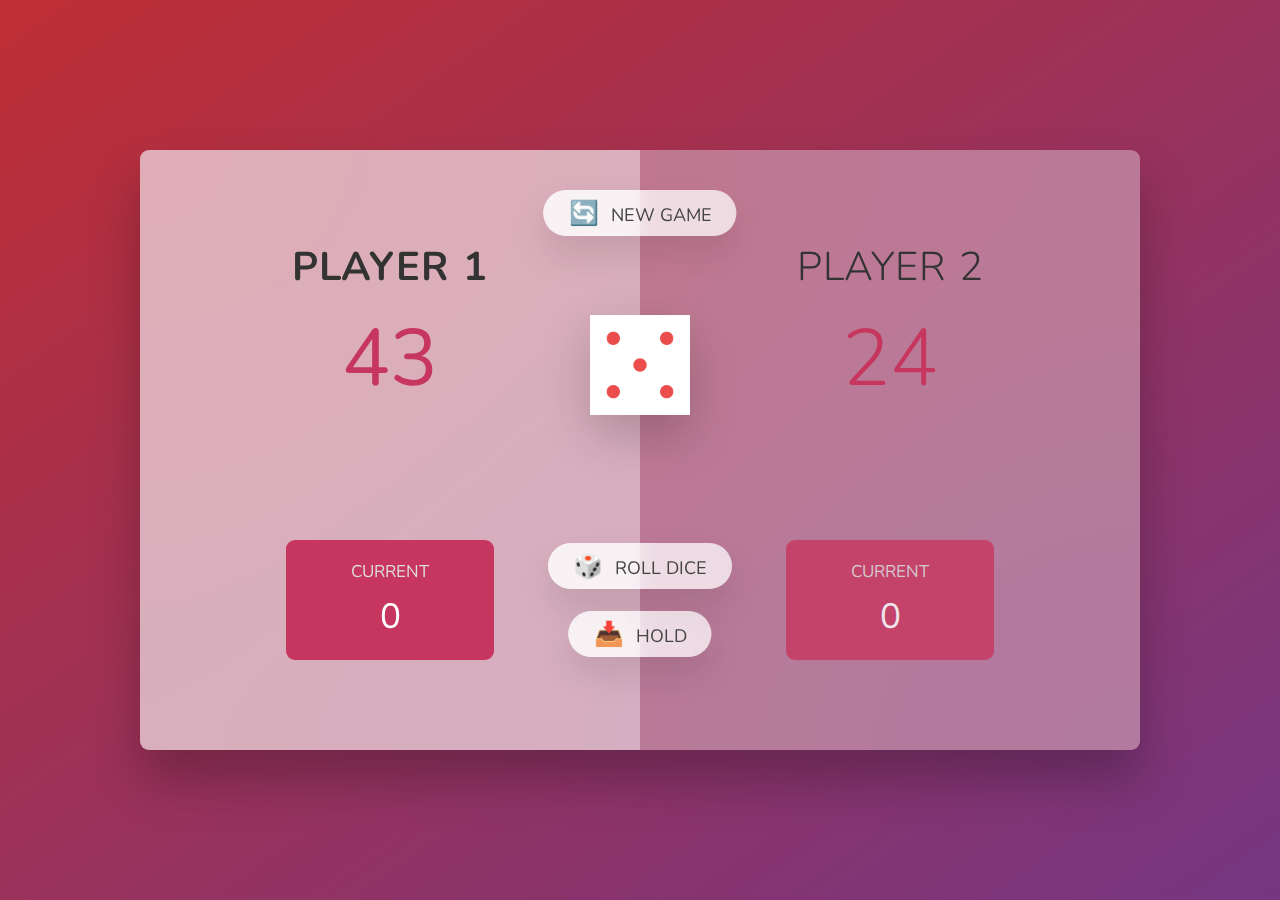
==== DOM Practice/pig game/index.html @ 2a86952d "DOM" ====
<!DOCTYPE html>
<html lang="en">
  <head>
    <meta charset="UTF-8" />
    <meta name="viewport" content="width=device-width, initial-scale=1.0" />
    <meta http-equiv="X-UA-Compatible" content="ie=edge" />
    <link rel="stylesheet" href="style.css" />
    <title>Pig Game</title>
  </head>
  <body>
    <main>
      <section class="player player--0 player--active">
        <h2 class="name" id="name--0">Player 1</h2>
        <p class="score" id="score--0">43</p>
        <div class="current">
          <p class="current-label">Current</p>
          <p class="current-score" id="current--0">0</p>
        </div>
      </section>
      <section class="player player--1">
        <h2 class="name" id="name--1">Player 2</h2>
        <p class="score" id="score--1">24</p>
        <div class="current">
          <p class="current-label">Current</p>
          <p class="current-score" id="current--1">0</p>
        </div>
      </section>

      <img src="dice-5.png" alt="Playing dice" class="dice" />
      <button class="btn btn--new">🔄 New game</button>
      <button class="btn btn--roll">🎲 Roll dice</button>
      <button class="btn btn--hold">📥 Hold</button>
    </main>
    <script src="script.js"></script>
  </body>
</html>
---- DOM Practice/pig game/style.css ----
@import url('https://fonts.googleapis.com/css2?family=Nunito&display=swap');

* {
  margin: 0;
  padding: 0;
  box-sizing: inherit;
}

html {
  font-size: 62.5%;
  box-sizing: border-box;
}

body {
  font-family: 'Nunito', sans-serif;
  font-weight: 400;
  height: 100vh;
  color: #333;
  background-image: linear-gradient(to top left, #753682 0%, #bf2e34 100%);
  display: flex;
  align-items: center;
  justify-content: center;
}

/* LAYOUT */
main {
  position: relative;
  width: 100rem;
  height: 60rem;
  background-color: rgba(255, 255, 255, 0.35);
  backdrop-filter: blur(200px);
  filter: blur();
  box-shadow: 0 3rem 5rem rgba(0, 0, 0, 0.25);
  border-radius: 9px;
  overflow: hidden;
  display: flex;
}

.player {
  flex: 50%;
  padding: 9rem;
  display: flex;
  flex-direction: column;
  align-items: center;
  transition: all 0.75s;
}

/* ELEMENTS */
.name {
  position: relative;
  font-size: 4rem;
  text-transform: uppercase;
  letter-spacing: 1px;
  word-spacing: 2px;
  font-weight: 300;
  margin-bottom: 1rem;
}

.score {
  font-size: 8rem;
  font-weight: 300;
  color: #c7365f;
  margin-bottom: auto;
}

.player--active {
  background-color: rgba(255, 255, 255, 0.4);
}
.player--active .name {
  font-weight: 700;
}
.player--active .score {
  font-weight: 400;
}

.player--active .current {
  opacity: 1;
}

.current {
  background-color: #c7365f;
  opacity: 0.8;
  border-radius: 9px;
  color: #fff;
  width: 65%;
  padding: 2rem;
  text-align: center;
  transition: all 0.75s;
}

.current-label {
  text-transform: uppercase;
  margin-bottom: 1rem;
  font-size: 1.7rem;
  color: #ddd;
}

.current-score {
  font-size: 3.5rem;
}

/* ABSOLUTE POSITIONED ELEMENTS */
.btn {
  position: absolute;
  left: 50%;
  transform: translateX(-50%);
  color: #444;
  background: none;
  border: none;
  font-family: inherit;
  font-size: 1.8rem;
  text-transform: uppercase;
  cursor: pointer;
  font-weight: 400;
  transition: all 0.2s;

  background-color: white;
  background-color: rgba(255, 255, 255, 0.6);
  backdrop-filter: blur(10px);

  padding: 0.7rem 2.5rem;
  border-radius: 50rem;
  box-shadow: 0 1.75rem 3.5rem rgba(0, 0, 0, 0.1);
}

.btn::first-letter {
  font-size: 2.4rem;
  display: inline-block;
  margin-right: 0.7rem;
}

.btn--new {
  top: 4rem;
}
.btn--roll {
  top: 39.3rem;
}
.btn--hold {
  top: 46.1rem;
}

.btn:active {
  transform: translate(-50%, 3px);
  box-shadow: 0 1rem 2rem rgba(0, 0, 0, 0.15);
}

.btn:focus {
  outline: none;
}

.dice {
  position: absolute;
  left: 50%;
  top: 16.5rem;
  transform: translateX(-50%);
  height: 10rem;
  box-shadow: 0 2rem 5rem rgba(0, 0, 0, 0.2);
}

.player--winner {
  background-color: #2f2f2f;
}

.player--winner .name {
  font-weight: 700;
  color: #c7365f;
}
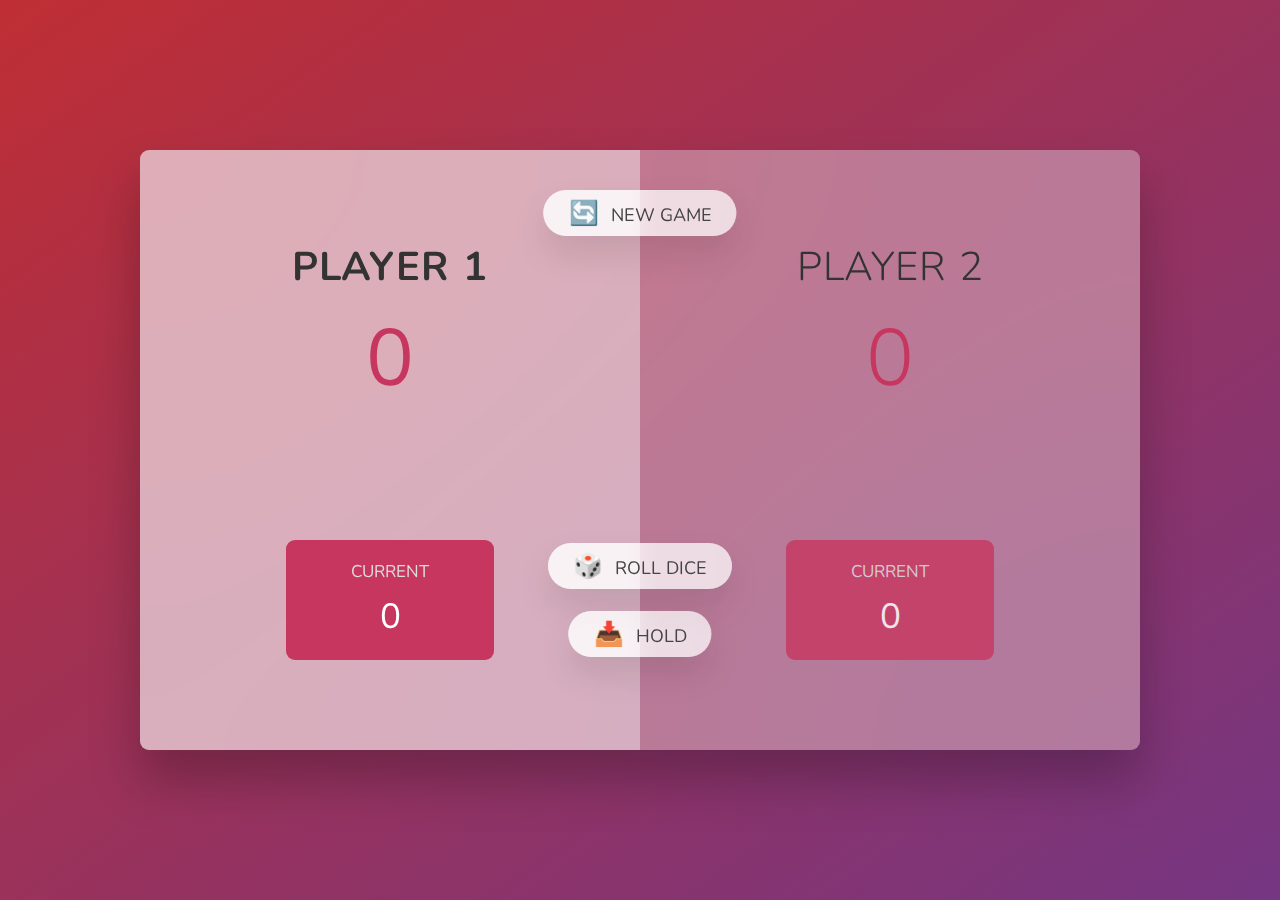
==== commit 515752a9: "DOM -v" ====
--- a/DOM Practice/pig game/index.html
+++ b/DOM Practice/pig game/index.html
@@ -8,8 +8,10 @@
     <title>Pig Game</title>
   </head>
   <body>
+   
     <main>
-      <section class="player player--0 player--active">
+      
+      <section class="player player--0">
         <h2 class="name" id="name--0">Player 1</h2>
         <p class="score" id="score--0">43</p>
         <div class="current">
